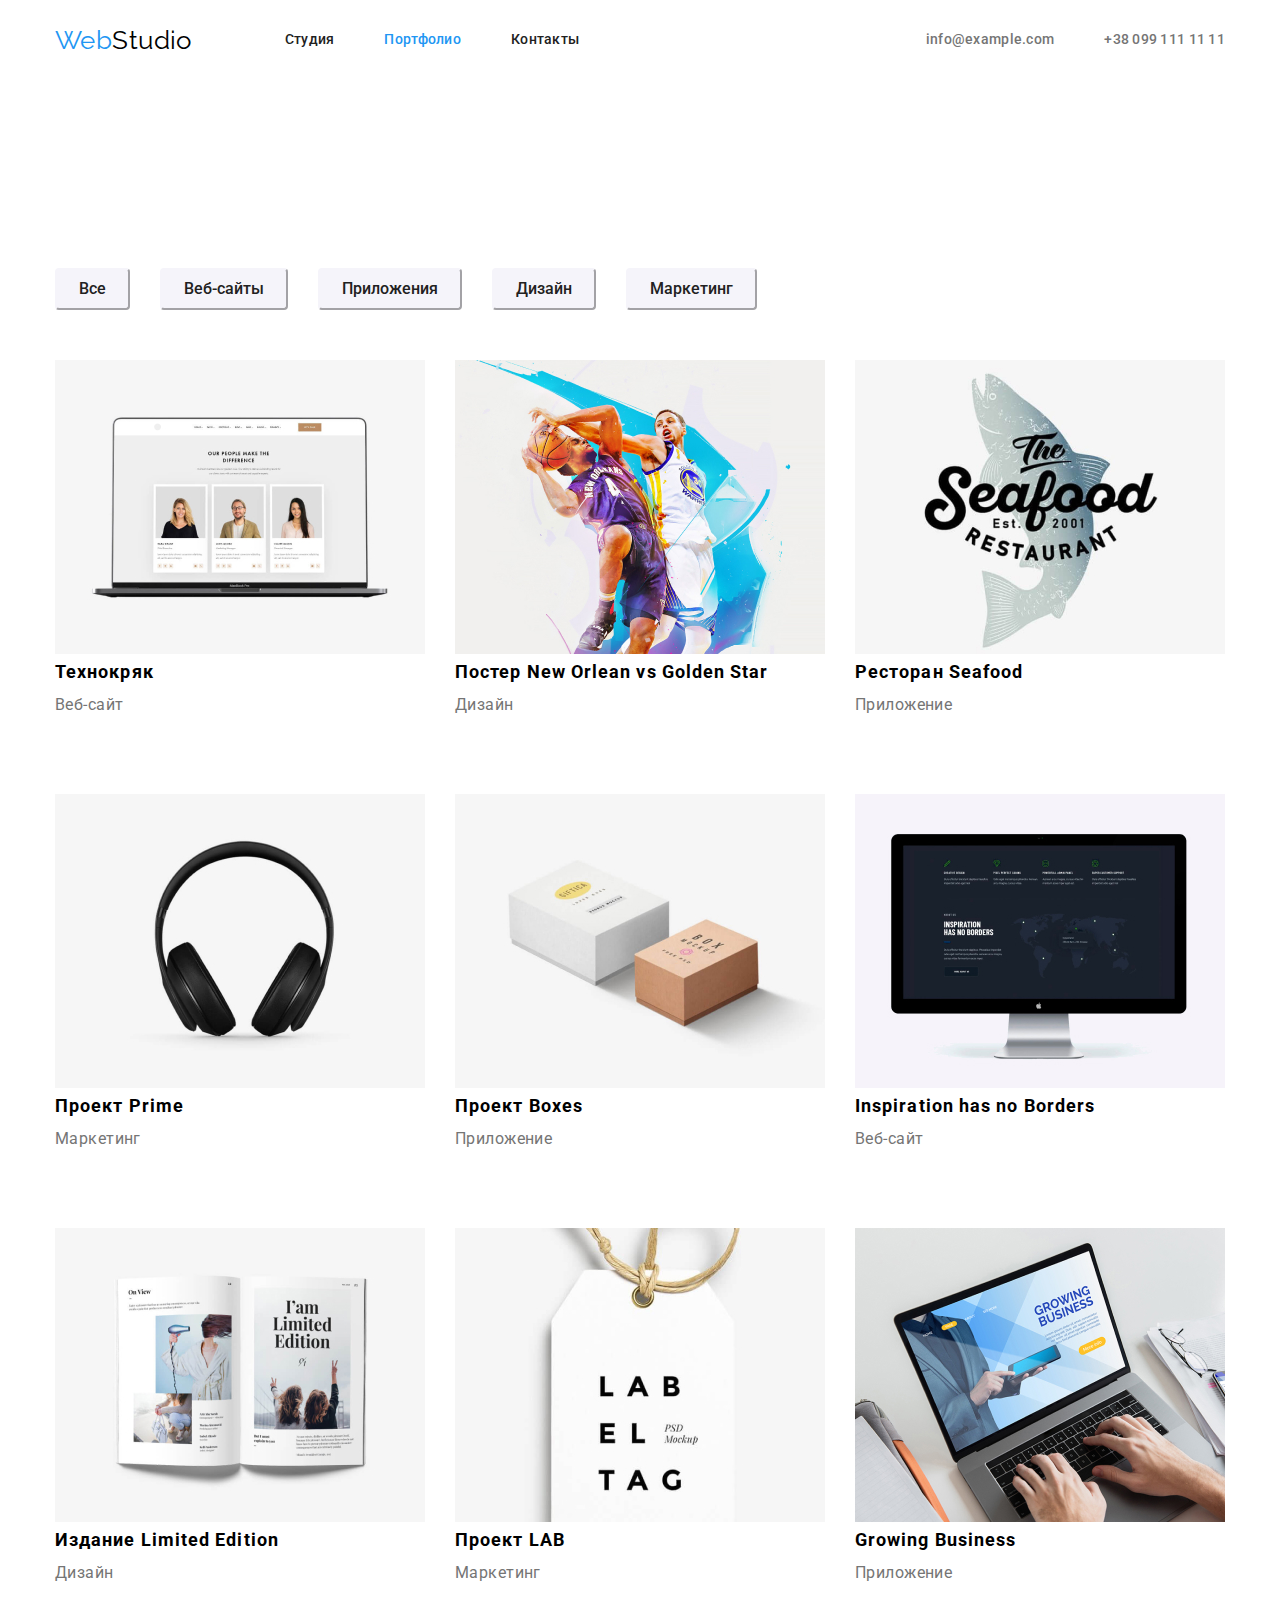
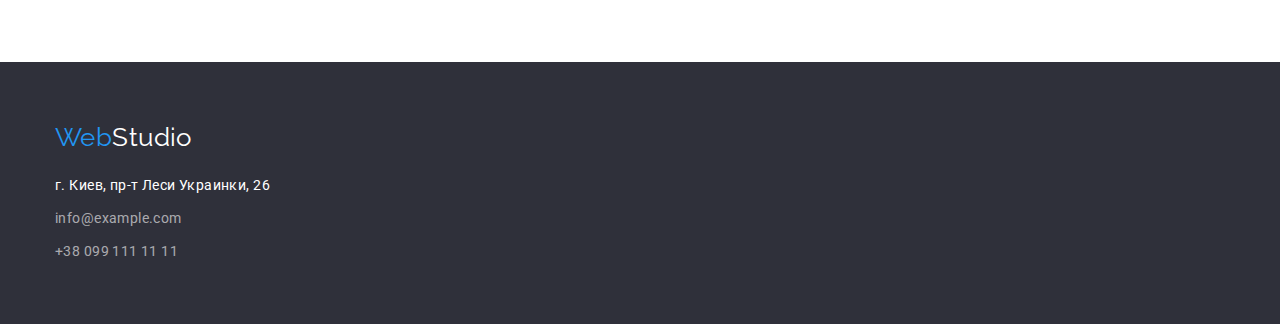
==== portfolio.html @ 1a77fb48 "Обновил футер + правки 20/45" ====
<!DOCTYPE html>
<html lang="ru">
  <head>
    <meta charset="UTF-8" />
    <meta name="viewport" content="width=device-width, initial-scale=1.0" />
    <title>Портфолио</title>
    <link
      href="https://fonts.googleapis.com/css2?family=Oleo+Script&family=Raleway:wght@700&family=Roboto:wght@400;500;700;900&display=swap"
      rel="stylesheet">
      <link rel="stylesheet" href="https://cdnjs.cloudflare.com/ajax/libs/modern-normalize/1.0.0/modern-normalize.min.css">
      <link rel="stylesheet" href="./css/styles.css">
  </head>
  <body>
    <div class="conteiner">
      <header class="heder-displflex">
        <nav class="heder-displflex">
          <a href="" class="logo ">
            <span class="logo-span">Web</span>Studio</a>
          <ul class="list displflex">
            <li><a href="./index.html" class="header-nav ">Студия</a></li>
            <li><a href="./portfolio.html" class="header-nav current">Портфолио</a></li>
            <li><a href="" class="header-nav">Контакты</a></li>
          </ul>
        </nav>
        <ul class="list displflex">
          <li class="item">
            <address>
              <a href="mailto:info@example.com" class="header-nav contacts">info@example.com</a>
            </address>
          </li>
          <li class="item">
            <address>
              <a href="tel:+380991111111" class="header-nav contacts">+38 099 111 11 11</a>
            </address>
          </li>
        </ul>
      </header>
    </div>

    <main class="main-content conteiner">
      
      <h1 hidden>Нашы работы</h1> 
      <!-- будет скрыт -->
      <ul class="list buttons displflex">
        <li>
          <button type="button" class="button-portfolio">Все</button>
        </li>
        <li>
          <button type="button" class="button-portfolio">Веб-сайты</button>
        </li>
        <li>
          <button type="button" class="button-portfolio">Приложения</button>
        </li>
        <li>
          <button type="button" class="button-portfolio">Дизайн</button>
        </li>
        <li>
          <button type="button" class="button-portfolio">Маркетинг</button>
        </li>
      </ul>
      <section class="main-portfolio ">
        <ul class="list gallery displflex">
          <li class="list-portfolio">
            <a href="">
              
              <img src="./images/portfolio-img/img1.jpg" 
              alt="Фото Технокряк" width="370" height="294">
              <h2>Технокряк</h2>
              <p>Веб-сайт</p>
            </a>
            
          </li>
          <li class="list-portfolio">
            <a href="">
              
              <img src="./images/portfolio-img/img2.jpg" 
              alt="Фото Постер New Orlean vs Golden Star" width="370" height="294">
              <h2>Постер New Orlean vs Golden Star</h2>
              <p>Дизайн</p>
            </a>
            
          </li>
          <li class="list-portfolio"> 
            <a href="">
              
              <img src="./images/portfolio-img/img3.jpg" 
              alt="Фото Ресторан Seafood" width="370" height="294">
              <h2>Ресторан Seafood</h2>
              <p>Приложение</p>
            </a>
            
          </li>
          <li class="list-portfolio">
            <a href="">
              
              <img src="./images/portfolio-img/img4.jpg" 
              alt="Фото Проект Prime" width="370" height="294">
              <h2>Проект Prime</h2>
              <p>Маркетинг</p>
            </a>
            
          </li>
          <li class="list-portfolio">
            <a href="">
              
              <img src="./images/portfolio-img/img5.jpg" 
              alt="Фото Проект Boxes" width="370" height="294">
              <h2>Проект Boxes</h2>
              <p>Приложение</p>
            </a>
            
          </li>
          <li class="list-portfolio">
            <a href="">
              
              <img src="./images/portfolio-img/img6.jpg" 
              alt="Фото Inspiration has no Borders" width="370" height="294">
              <h2>Inspiration has no Borders</h2>
              <p>Веб-сайт</p>
            </a>
            
          </li>
          <li class="list-portfolio">
            <a href="">
              
              <img src="./images/portfolio-img/img7.jpg" 
              alt="Фото Издание Limited Edition" width="370" height="294">
              <h2>Издание Limited Edition</h2>
              <p>Дизайн</p>
            </a>
            
          </li>
          <li class="list-portfolio">
            <a href="">
              
              <img src="./images/portfolio-img/img8.jpg" 
              alt="Фото Проект LAB" width="370" height="294">
              <h2>Проект LAB</h2>
              <p>Маркетинг</p>
            </a>
            
          </li>
          <li class="list-portfolio">
            <a href="">
              
              <img src="./images/portfolio-img/img9.jpg" 
              alt="Фото Growing Business" width="370" height="294">
              <h2>Growing Business</h2>
              <p>Приложение</p>
            </a>
            
          </li>
        </ul>
      </section>
    </main>
<footer>
  <div class="conteiner">
    <h2 hidden>Контакты</h2>
    <!--заголовок будет скрыт-->
    <div>
      <div>
        <ul class="list">
          <li>
            <a href="" class="logo main-title">
              <span class="logo-span">Web</span>Studio</a>
          </li>
          <li class="footer-address">
            <address>
              <a href="https://goo.gl/maps/yA38NtLSpZcAnVb77" target="_blank" class="main-title">г. Киев, пр-т Леси
                Украинки, 26</a>
            </address>
          </li>
          <li class="footer-item">
            <address>
              <a href="mailto:info@example.com" class="footer-contacts">info@example.com</a>
            </address>
          </li>
          <li class="footer-item">
            <address>
              <a href="tel:+380991111111" class="footer-contacts">+38 099 111 11 11</a>
            </address>
          </li>
        </ul>
      </div>
      <!-- <div>
                  <b>Присоединяйтесь</b>
                </div>
                <div>
                  <b>Подпишитесь на рассылку</b>
                </div> -->
      <!-- <p>&#xa9; Copyright 2020</p> -->
    </div>
  </div>

</footer>
  </body>
</html>
---- css/styles.css ----
:root {
  --primary-text-color: #757575;
  --title-text-color: #212121;
  --accent-color: #2196f3;
  --white-color: #ffffff;
}

html {
  box-sizing: border-box;
}

*,
*::before,
*::after {
  box-sizing: inherit;
}

body {
  margin: 0;

  background-color: var(--white-color);
  color: var(--title-text-color);

  font-family: Roboto, sans-serif;
  letter-spacing: 0.03em;
  font-weight: 400;
  font-size: 14px;
  line-height: 1.71;
}

p {
  color: var(--primary-text-color);
}

footer {
  background-color: #2f303a;
}

button {
  font-family: inherit;
}

.list {
  padding: 0;
  margin: 0;
  list-style: none;
}

.conteiner {
  margin-left: auto;
  margin-right: auto;
  padding-left: 15px;
  padding-right: 15px;
  width: 1200px;
}

/* .header-item {
  display: inline-flex;
  justify-content: space-between;
}  */

.logo {
  color: #000000;

  font-family: Raleway, cursive;
  font-size: 26px;
  line-height: 1.19;
  text-decoration: none;

  margin-right: 93px;
}

.logo-span {
  color: var(--accent-color);
}

footer .list {
  padding-top: 60px;
  padding-bottom: 60px;
}

.footer-item {
  padding-top: 9px;
}

.footer-address {
  padding-top: 20px;
}

.header-nav {
  display: block;
  padding-top: 32px;
  padding-bottom: 32px;

  color: var(--title-text-color);

  /* align-items: center; */

  font-weight: 500;
  font-size: 14px;
  line-height: 1.14;
  letter-spacing: 0.02em;
  text-decoration: none;
  font-style: normal;

  cursor: pointer;
}

.contacts {
  color: var(--primary-text-color);
}

.header-nav:hover,
.header-nav:focus {
  color: var(--accent-color);
}

.header-nav.current {
  color: var(--accent-color);
}

.main-section {
  text-align: center;
  background-color: #2f303a;
  padding-top: 200px;
  padding-bottom: 200px;
}

.main-title {
  margin-top: 0px;
  margin-bottom: 30px;
  color: var(--white-color);
  font-style: normal;
  text-decoration: none;
}

.main-content {
  background-color: var(--white-color);
}

.subtitle {
  font-weight: 700;
  font-size: 36px;
  line-height: 1.17;
  text-align: center;
}

.main-command {
  background-color: #f5f4fa;
}

.footer-contacts {
  color: rgba(255, 255, 255, 0.6);
  text-decoration: none;
  font-style: normal;
}

.button {
  display: inline-block;
  border-radius: 4px;
  padding: 10px 32px;
  min-width: 200px;
  text-align: center;

  color: var(--white-color);
  background-color: var(--accent-color);

  font-weight: 700;
  font-size: 16px;
  line-height: 1.87;
  letter-spacing: 0.06em;
  text-decoration: none;
}

.button-portfolio {
  display: inline-block;
  border-radius: 4px;
  padding: 6px 22px;
  min-width: 73px;
  text-align: center;
  border-color: #f5f4fa;

  color: var(--title-text-color);
  background-color: #f5f4fa;

  font-weight: 500;
  font-size: 16px;
  line-height: 1.62;
  text-align: center;

  cursor: pointer;
}

.button-portfolio:hover,
.button-portfolio:focus {
  background-color: var(--accent-color);
  color: var(--white-color);
  border-color: var(--accent-color);
}

.main-section .main-title {
  font-weight: 900;
  font-size: 44px;
  line-height: 1.36;

  letter-spacing: 0.06em;
  text-transform: uppercase;
}

.main-portfolio h2 {
  font-weight: 700;
  font-size: 18px;
  line-height: 2;
  letter-spacing: 0.06em;
}

.main-portfolio p {
  font-weight: 400;
  font-size: 16px;
  line-height: 1.87;
}

.main-content h3 {
  font-weight: 700;
  font-size: 14px;
  line-height: 1.14;
  text-transform: uppercase;
}

.main-command h3 {
  font-weight: 500;
  font-size: 16px;
  line-height: 1.19;
  text-align: center;
}

.main-command p {
  font-weight: 400;
  font-size: 16px;
  line-height: 1.19;
  text-align: center;
}

.main-portfolio a {
  text-decoration: none;
}

.main-portfolio h2 {
  color: #000000;
}

/* .box {
  background-color: tomato;
  outline: 2px solid tomato;
} */

.gallery h2,
.gallery h3,
.gallery p,
.subtitle {
  padding: 0;
  margin: 0;
}

.main-command li {
  margin-right: 30px;
  margin-bottom: 30px;
  width: 270px;
  height: 368px;
}

.main-portfolio li {
  margin-right: 30px;
  margin-bottom: 30px;
  width: 370px;
  height: 404px;
}

.buttons,
.main-command,
.main-content {
  padding-top: 94px;
}

.gallery,
.main-command gallery {
  padding-top: 50px;
}

.list-command:nth-child(4) {
  margin-right: 0px;
}

.list-portfolio:nth-child(3n) {
  margin-right: 0px;
}

.main-content img {
  display: block;
}

.displflex {
  display: flex;
}

.heder-displflex {
  display: flex;
  align-items: center;
  justify-content: space-between;
}

.main-portfolio .list {
  display: inline-flex;
  flex-wrap: wrap;
}

nav .list li {
  margin-right: 50px;
}

.list .item + .item {
  margin-left: 50px;
}

main .list li {
  margin-right: 30px;
}

nav .list li:last-child {
  margin-right: 0;
}

/* header .header-nav li:last-child {
  margin-right: 0;
  background-color: tomato;
} */
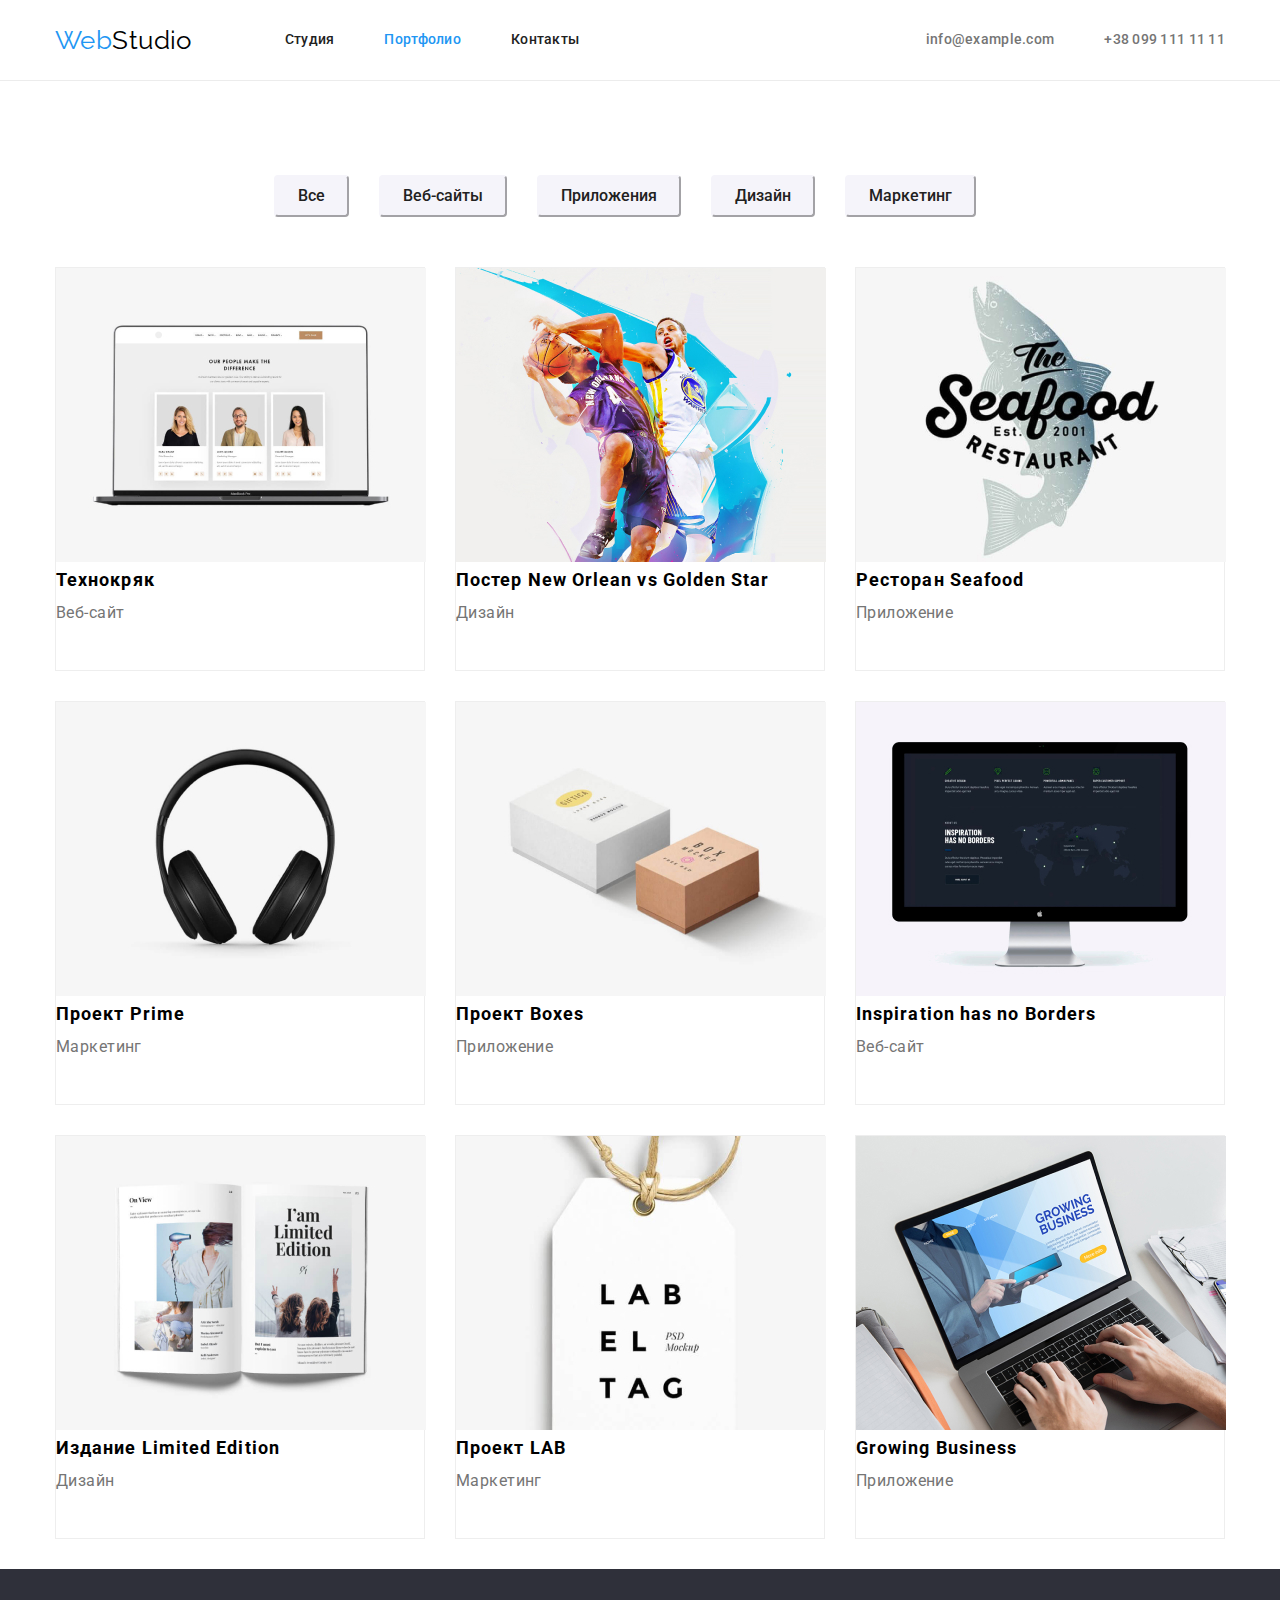
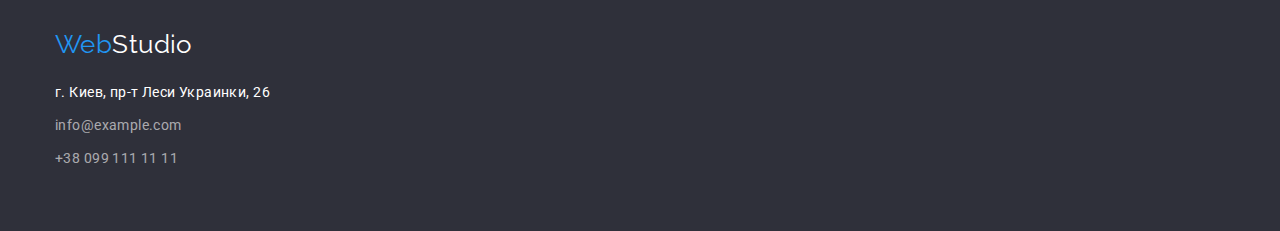
==== commit cf3c9219: "Обновления 23/25" ====
--- a/portfolio.html
+++ b/portfolio.html
@@ -34,9 +34,12 @@
             </address>
           </li>
         </ul>
+        
       </header>
     </div>
-
+    <div class="header-line">
+     
+    </div>
     <main class="main-content conteiner">
       
       <h1 hidden>Нашы работы</h1> 
--- a/css/styles.css
+++ b/css/styles.css
@@ -282,8 +282,18 @@
   padding-top: 94px;
 }
 
+.main-command {
+  padding-bottom: 94px;
+}
+
+.buttons {
+  justify-content: center;
+  padding-top: 0;
+}
+
 .gallery,
-.main-command gallery {
+.main-command gallery,
+.main-content gallery {
   padding-top: 50px;
 }
 
@@ -334,3 +344,11 @@
   margin-right: 0;
   background-color: tomato;
 } */
+
+.list-portfolio {
+  border: 1px solid #eeeeee;
+}
+
+.header-line {
+  border-bottom: 1px solid #ececec;
+}
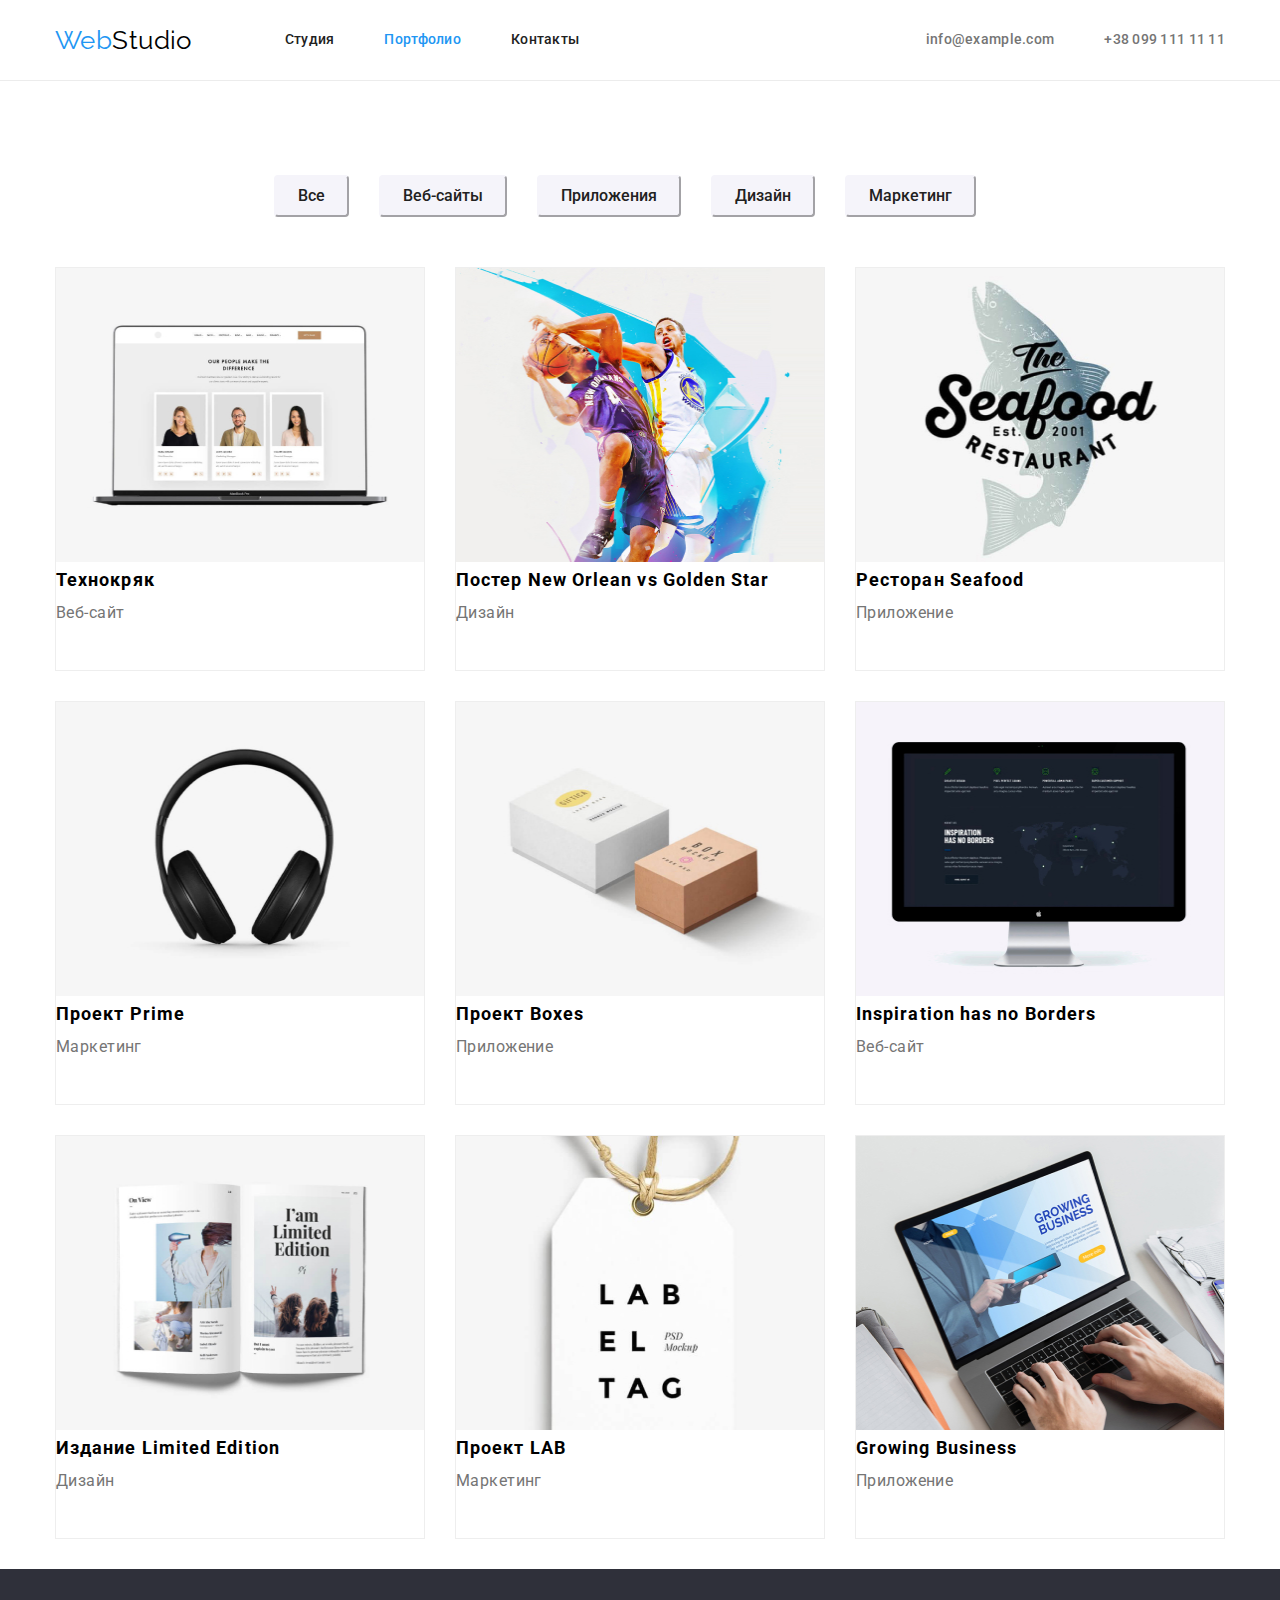
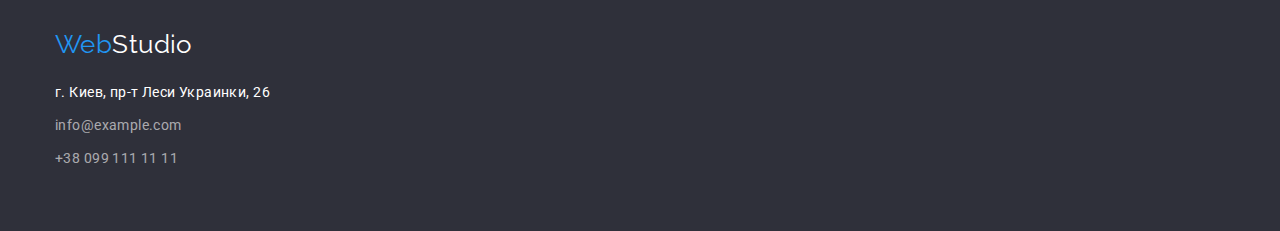
==== commit b69cd81a: "Убрал віступ справа 23/40" ====
--- a/portfolio.html
+++ b/portfolio.html
@@ -67,7 +67,7 @@
             <a href="">
               
               <img src="./images/portfolio-img/img1.jpg" 
-              alt="Фото Технокряк" width="370" height="294">
+              alt="Фото Технокряк" width=100% height="294">
               <h2>Технокряк</h2>
               <p>Веб-сайт</p>
             </a>
@@ -77,7 +77,7 @@
             <a href="">
               
               <img src="./images/portfolio-img/img2.jpg" 
-              alt="Фото Постер New Orlean vs Golden Star" width="370" height="294">
+              alt="Фото Постер New Orlean vs Golden Star" width=100% height="294">
               <h2>Постер New Orlean vs Golden Star</h2>
               <p>Дизайн</p>
             </a>
@@ -87,7 +87,7 @@
             <a href="">
               
               <img src="./images/portfolio-img/img3.jpg" 
-              alt="Фото Ресторан Seafood" width="370" height="294">
+              alt="Фото Ресторан Seafood" width=100% height="294">
               <h2>Ресторан Seafood</h2>
               <p>Приложение</p>
             </a>
@@ -97,7 +97,7 @@
             <a href="">
               
               <img src="./images/portfolio-img/img4.jpg" 
-              alt="Фото Проект Prime" width="370" height="294">
+              alt="Фото Проект Prime" width=100% height="294">
               <h2>Проект Prime</h2>
               <p>Маркетинг</p>
             </a>
@@ -107,7 +107,7 @@
             <a href="">
               
               <img src="./images/portfolio-img/img5.jpg" 
-              alt="Фото Проект Boxes" width="370" height="294">
+              alt="Фото Проект Boxes" width=100% height="294">
               <h2>Проект Boxes</h2>
               <p>Приложение</p>
             </a>
@@ -117,7 +117,7 @@
             <a href="">
               
               <img src="./images/portfolio-img/img6.jpg" 
-              alt="Фото Inspiration has no Borders" width="370" height="294">
+              alt="Фото Inspiration has no Borders" width=100% height="294">
               <h2>Inspiration has no Borders</h2>
               <p>Веб-сайт</p>
             </a>
@@ -127,7 +127,7 @@
             <a href="">
               
               <img src="./images/portfolio-img/img7.jpg" 
-              alt="Фото Издание Limited Edition" width="370" height="294">
+              alt="Фото Издание Limited Edition" width=100% height="294">
               <h2>Издание Limited Edition</h2>
               <p>Дизайн</p>
             </a>
@@ -137,7 +137,7 @@
             <a href="">
               
               <img src="./images/portfolio-img/img8.jpg" 
-              alt="Фото Проект LAB" width="370" height="294">
+              alt="Фото Проект LAB" width=100% height="294">
               <h2>Проект LAB</h2>
               <p>Маркетинг</p>
             </a>
@@ -147,7 +147,7 @@
             <a href="">
               
               <img src="./images/portfolio-img/img9.jpg" 
-              alt="Фото Growing Business" width="370" height="294">
+              alt="Фото Growing Business" width=100% height="294">
               <h2>Growing Business</h2>
               <p>Приложение</p>
             </a>
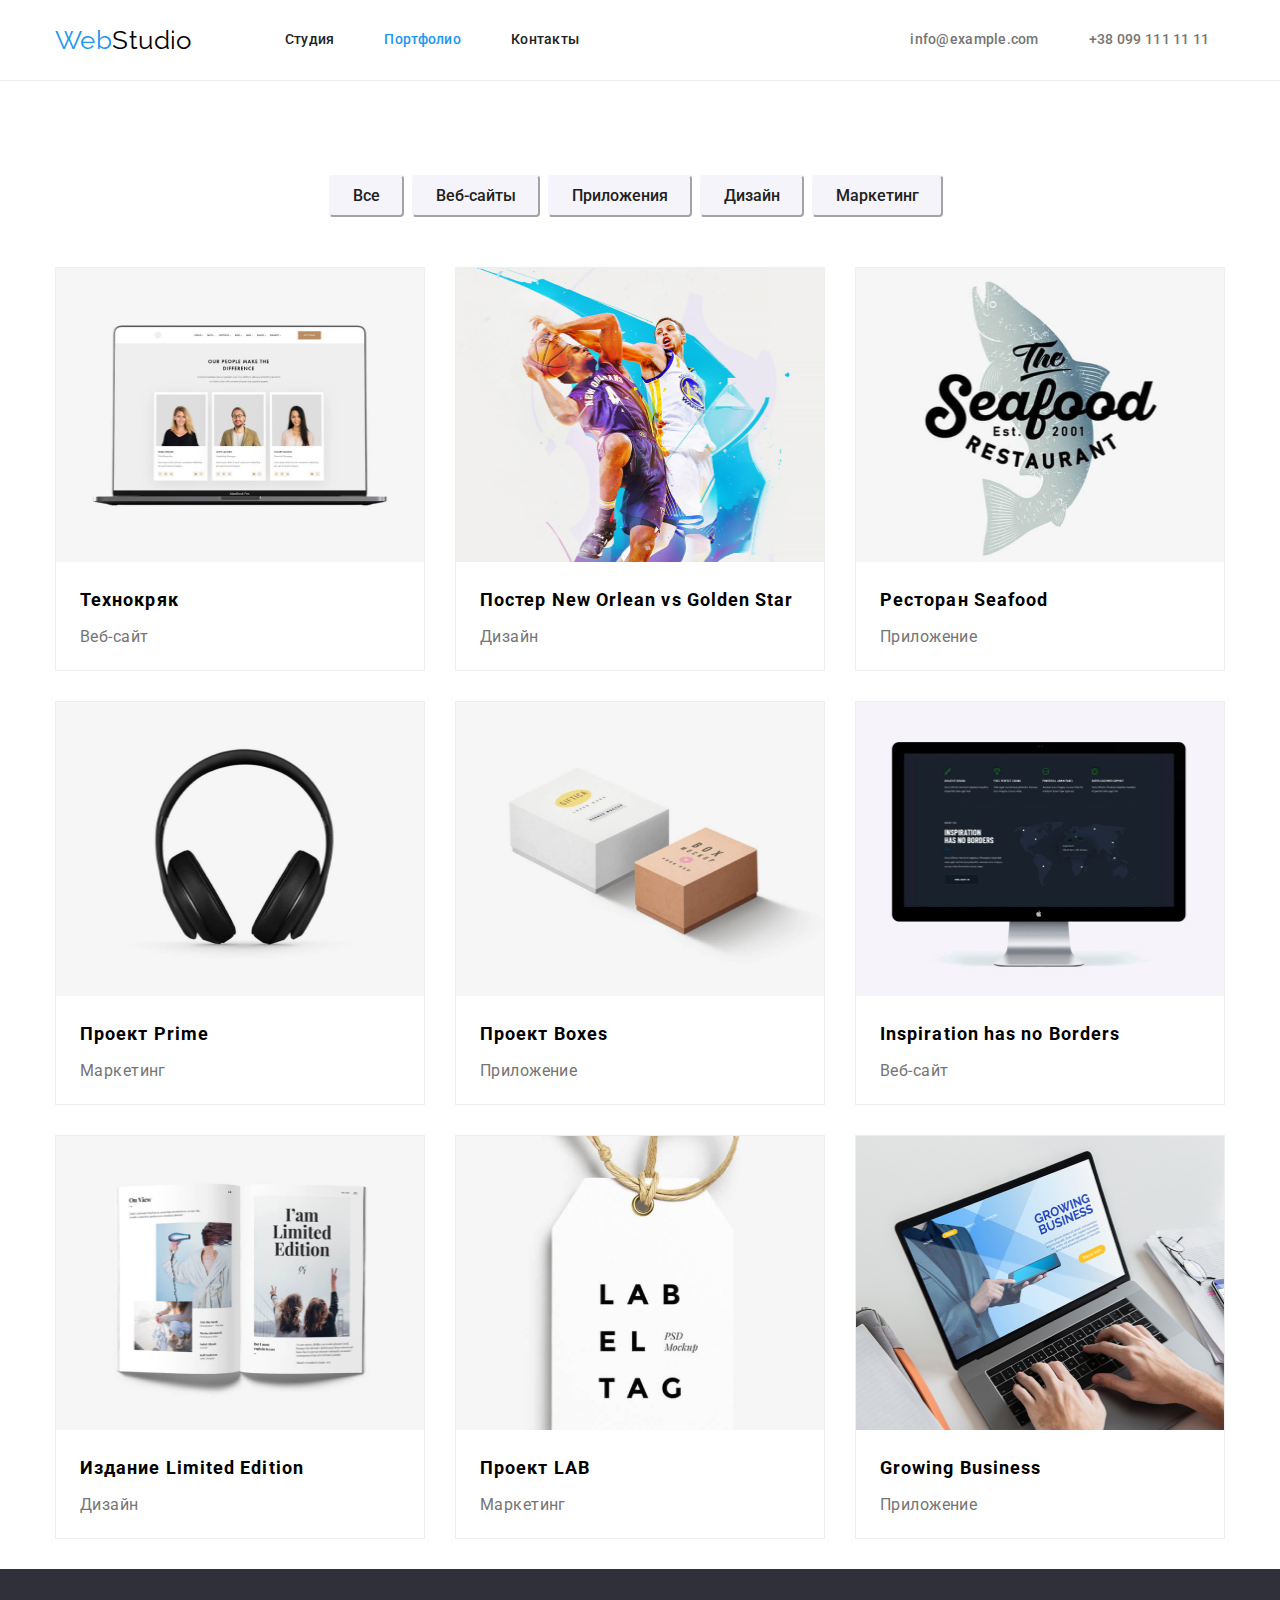
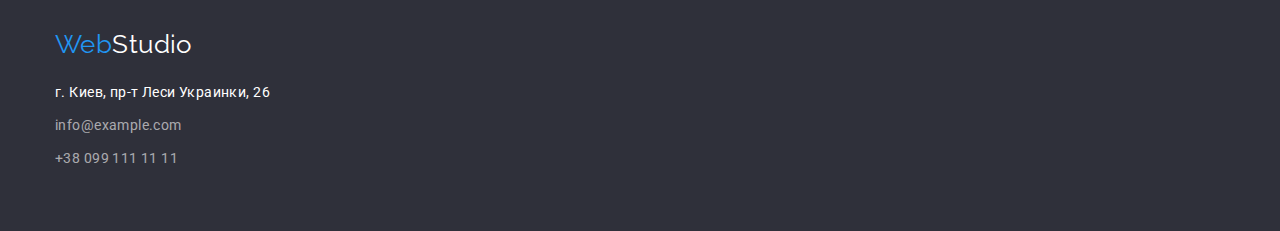
==== commit a853a484: "Правки 8/00" ====
--- a/portfolio.html
+++ b/portfolio.html
@@ -11,151 +11,144 @@
       <link rel="stylesheet" href="./css/styles.css">
   </head>
   <body>
-    <div class="conteiner">
-      <header class="heder-displflex">
-        <nav class="heder-displflex">
-          <a href="" class="logo ">
-            <span class="logo-span">Web</span>Studio</a>
-          <ul class="list displflex">
-            <li><a href="./index.html" class="header-nav ">Студия</a></li>
-            <li><a href="./portfolio.html" class="header-nav current">Портфолио</a></li>
-            <li><a href="" class="header-nav">Контакты</a></li>
-          </ul>
-        </nav>
-        <ul class="list displflex">
-          <li class="item">
-            <address>
-              <a href="mailto:info@example.com" class="header-nav contacts">info@example.com</a>
-            </address>
-          </li>
-          <li class="item">
-            <address>
-              <a href="tel:+380991111111" class="header-nav contacts">+38 099 111 11 11</a>
-            </address>
-          </li>
+  <header>
+    <div class="conteiner displflex">
+      <nav class="heder-displflex">
+        <a href="" class="logo ">
+          <span class="logo-span">Web</span>Studio</a>
+  
+        <ul class="list displflex ">
+          <li><a href="./index.html" class="header-nav ">Студия</a></li>
+          <li><a href="./portfolio.html" class="header-nav current">Портфолио</a></li>
+          <li><a href="" class="header-nav">Контакты</a></li>
         </ul>
-        
-      </header>
+      </nav>
+      <ul class="list displflex ">
+        <li class="item">
+          <address>
+            <a href="mailto:info@example.com" class="header-nav contacts">info@example.com</a>
+          </address>
+        </li>
+        <li class="item">
+          <address>
+            <a href="tel:+380991111111" class="header-nav contacts">+38 099 111 11 11</a>
+          </address>
+        </li>
+      </ul>
     </div>
+  </header>
     <div class="header-line">
      
     </div>
-    <main class="main-content conteiner">
-      
-      <h1 hidden>Нашы работы</h1> 
-      <!-- будет скрыт -->
-      <ul class="list buttons displflex">
-        <li>
-          <button type="button" class="button-portfolio">Все</button>
-        </li>
-        <li>
-          <button type="button" class="button-portfolio">Веб-сайты</button>
-        </li>
-        <li>
-          <button type="button" class="button-portfolio">Приложения</button>
-        </li>
-        <li>
-          <button type="button" class="button-portfolio">Дизайн</button>
-        </li>
-        <li>
-          <button type="button" class="button-portfolio">Маркетинг</button>
-        </li>
-      </ul>
-      <section class="main-portfolio ">
-        <ul class="list gallery displflex">
-          <li class="list-portfolio">
-            <a href="">
+    <main class="main-content ">
+      <div class="conteiner">
+              <h1 hidden>Нашы работы</h1>
+              <!-- будет скрыт -->
+              <ul class="list buttons displflex">
+                <li>
+                  <button type="button" class="button-portfolio">Все</button>
+                </li>
+                <li>
+                  <button type="button" class="button-portfolio">Веб-сайты</button>
+                </li>
+                <li>
+                  <button type="button" class="button-portfolio">Приложения</button>
+                </li>
+                <li>
+                  <button type="button" class="button-portfolio">Дизайн</button>
+                </li>
+                <li>
+                  <button type="button" class="button-portfolio">Маркетинг</button>
+                </li>
+              </ul>
+              <section class="main-portfolio ">
+                <ul class="list gallery displflex">
+                  <li class="list-portfolio">
+                    <a href="">
               
-              <img src="./images/portfolio-img/img1.jpg" 
-              alt="Фото Технокряк" width=100% height="294">
-              <h2>Технокряк</h2>
-              <p>Веб-сайт</p>
-            </a>
-            
-          </li>
-          <li class="list-portfolio">
-            <a href="">
+                      <img src="./images/portfolio-img/img1.jpg" alt="Фото Технокряк" width=100% height="294">
+                      <h2>Технокряк</h2>
+                      <p>Веб-сайт</p>
+                    </a>
               
-              <img src="./images/portfolio-img/img2.jpg" 
-              alt="Фото Постер New Orlean vs Golden Star" width=100% height="294">
-              <h2>Постер New Orlean vs Golden Star</h2>
-              <p>Дизайн</p>
-            </a>
-            
-          </li>
-          <li class="list-portfolio"> 
-            <a href="">
+                  </li>
+                  <li class="list-portfolio">
+                    <a href="">
               
-              <img src="./images/portfolio-img/img3.jpg" 
-              alt="Фото Ресторан Seafood" width=100% height="294">
-              <h2>Ресторан Seafood</h2>
-              <p>Приложение</p>
-            </a>
-            
-          </li>
-          <li class="list-portfolio">
-            <a href="">
+                      <img src="./images/portfolio-img/img2.jpg" alt="Фото Постер New Orlean vs Golden Star" width=100% height="294">
+                      <h2>Постер New Orlean vs Golden Star</h2>
+                      <p>Дизайн</p>
+                    </a>
               
-              <img src="./images/portfolio-img/img4.jpg" 
-              alt="Фото Проект Prime" width=100% height="294">
-              <h2>Проект Prime</h2>
-              <p>Маркетинг</p>
-            </a>
-            
-          </li>
-          <li class="list-portfolio">
-            <a href="">
+                  </li>
+                  <li class="list-portfolio">
+                    <a href="">
               
-              <img src="./images/portfolio-img/img5.jpg" 
-              alt="Фото Проект Boxes" width=100% height="294">
-              <h2>Проект Boxes</h2>
-              <p>Приложение</p>
-            </a>
-            
-          </li>
-          <li class="list-portfolio">
-            <a href="">
+                      <img src="./images/portfolio-img/img3.jpg" alt="Фото Ресторан Seafood" width=100% height="294">
+                      <h2>Ресторан Seafood</h2>
+                      <p>Приложение</p>
+                    </a>
               
-              <img src="./images/portfolio-img/img6.jpg" 
-              alt="Фото Inspiration has no Borders" width=100% height="294">
-              <h2>Inspiration has no Borders</h2>
-              <p>Веб-сайт</p>
-            </a>
-            
-          </li>
-          <li class="list-portfolio">
-            <a href="">
+                  </li>
+                  <li class="list-portfolio">
+                    <a href="">
               
-              <img src="./images/portfolio-img/img7.jpg" 
-              alt="Фото Издание Limited Edition" width=100% height="294">
-              <h2>Издание Limited Edition</h2>
-              <p>Дизайн</p>
-            </a>
-            
-          </li>
-          <li class="list-portfolio">
-            <a href="">
+                      <img src="./images/portfolio-img/img4.jpg" alt="Фото Проект Prime" width=100% height="294">
+                      <h2>Проект Prime</h2>
+                      <p>Маркетинг</p>
+                    </a>
               
-              <img src="./images/portfolio-img/img8.jpg" 
-              alt="Фото Проект LAB" width=100% height="294">
-              <h2>Проект LAB</h2>
-              <p>Маркетинг</p>
-            </a>
-            
-          </li>
-          <li class="list-portfolio">
-            <a href="">
+                  </li>
+                  <li class="list-portfolio">
+                    <a href="">
               
-              <img src="./images/portfolio-img/img9.jpg" 
-              alt="Фото Growing Business" width=100% height="294">
-              <h2>Growing Business</h2>
-              <p>Приложение</p>
-            </a>
-            
-          </li>
-        </ul>
-      </section>
-    </main>
+                      <img src="./images/portfolio-img/img5.jpg" alt="Фото Проект Boxes" width=100% height="294">
+                      <h2>Проект Boxes</h2>
+                      <p>Приложение</p>
+                    </a>
+              
+                  </li>
+                  <li class="list-portfolio">
+                    <a href="">
+              
+                      <img src="./images/portfolio-img/img6.jpg" alt="Фото Inspiration has no Borders" width=100% height="294">
+                      <h2>Inspiration has no Borders</h2>
+                      <p>Веб-сайт</p>
+                    </a>
+              
+                  </li>
+                  <li class="list-portfolio">
+                    <a href="">
+              
+                      <img src="./images/portfolio-img/img7.jpg" alt="Фото Издание Limited Edition" width=100% height="294">
+                      <h2>Издание Limited Edition</h2>
+                      <p>Дизайн</p>
+                    </a>
+              
+                  </li>
+                  <li class="list-portfolio">
+                    <a href="">
+              
+                      <img src="./images/portfolio-img/img8.jpg" alt="Фото Проект LAB" width=100% height="294">
+                      <h2>Проект LAB</h2>
+                      <p>Маркетинг</p>
+                    </a>
+              
+                  </li>
+                  <li class="list-portfolio">
+                    <a href="">
+              
+                      <img src="./images/portfolio-img/img9.jpg" alt="Фото Growing Business" width=100% height="294">
+                      <h2>Growing Business</h2>
+                      <p>Приложение</p>
+                    </a>
+              
+                  </li>
+                </ul>
+              </section>
+              </main>
+      </div>
+
 <footer>
   <div class="conteiner">
     <h2 hidden>Контакты</h2>
--- a/css/styles.css
+++ b/css/styles.css
@@ -49,9 +49,15 @@
 .conteiner {
   margin-left: auto;
   margin-right: auto;
+  padding-top: 94px;
   padding-left: 15px;
   padding-right: 15px;
   width: 1200px;
+}
+
+header .conteiner,
+footer .conteiner {
+  padding-top: 0;
 }
 
 /* .header-item {
@@ -74,7 +80,7 @@
   color: var(--accent-color);
 }
 
-footer .list {
+footer {
   padding-top: 60px;
   padding-bottom: 60px;
 }
@@ -176,6 +182,7 @@
   display: inline-block;
   border-radius: 4px;
   padding: 6px 22px;
+
   min-width: 73px;
   text-align: center;
   border-color: #f5f4fa;
@@ -276,11 +283,11 @@
   height: 404px;
 }
 
-.buttons,
+/* .buttons,
 .main-command,
 .main-content {
   padding-top: 94px;
-}
+} */
 
 .main-command {
   padding-bottom: 94px;
@@ -332,6 +339,10 @@
   margin-left: 50px;
 }
 
+.item {
+  margin-left: 331px;
+}
+
 main .list li {
   margin-right: 30px;
 }
@@ -352,3 +363,18 @@
 .header-line {
   border-bottom: 1px solid #ececec;
 }
+
+.list-portfolio h2,
+.list-portfolio p {
+  margin-top: 4px;
+  margin-left: 24px;
+  margin-right: 24px;
+}
+
+.list-portfolio h2 {
+  margin-top: 20px;
+}
+
+main .buttons li {
+  margin-right: 8px;
+}
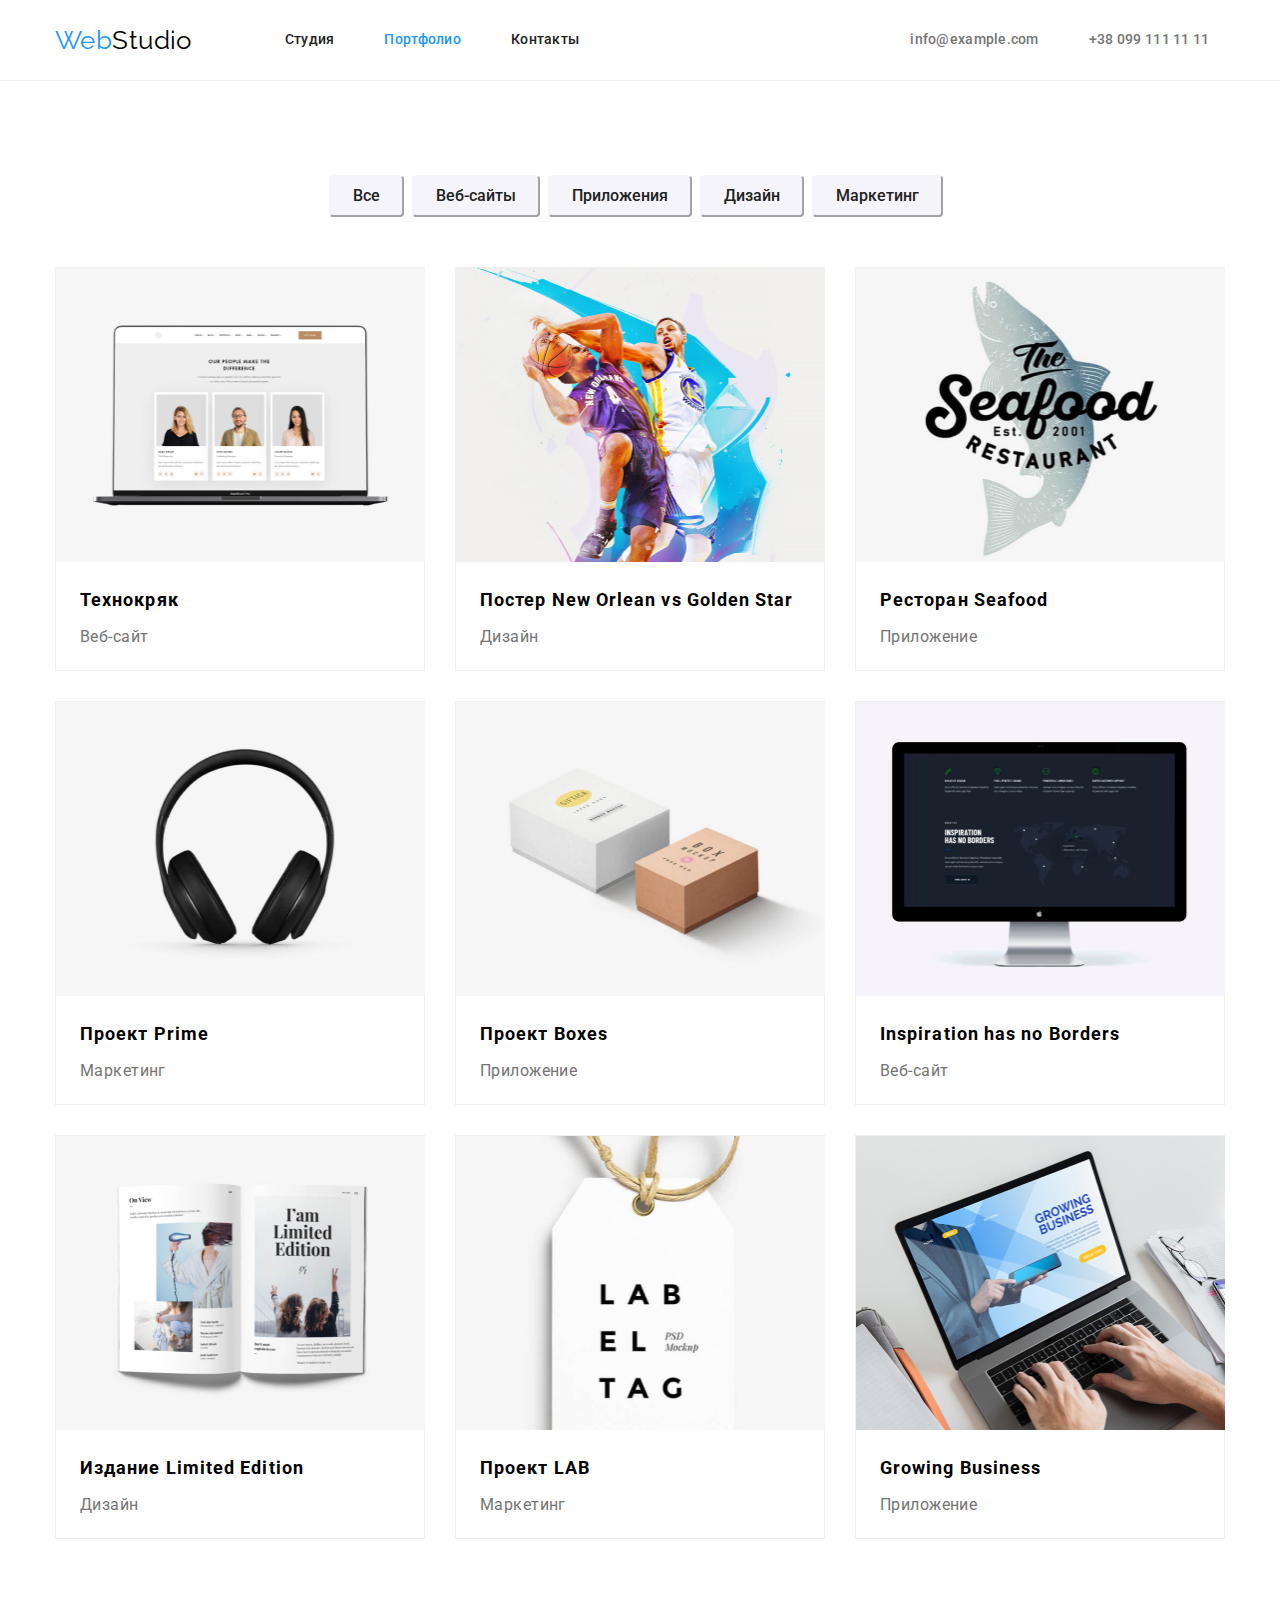
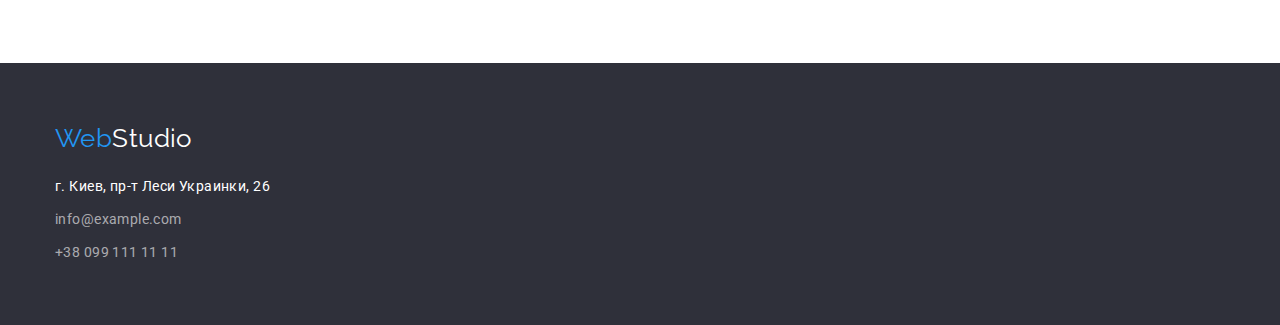
==== commit 9470a77f: "Правки 14/00" ====
--- a/portfolio.html
+++ b/portfolio.html
@@ -41,32 +41,36 @@
      
     </div>
     <main class="main-content ">
-      <div class="conteiner">
-              <h1 hidden>Нашы работы</h1>
-              <!-- будет скрыт -->
-              <ul class="list buttons displflex">
-                <li>
-                  <button type="button" class="button-portfolio">Все</button>
-                </li>
-                <li>
-                  <button type="button" class="button-portfolio">Веб-сайты</button>
-                </li>
-                <li>
-                  <button type="button" class="button-portfolio">Приложения</button>
-                </li>
-                <li>
-                  <button type="button" class="button-portfolio">Дизайн</button>
-                </li>
-                <li>
-                  <button type="button" class="button-portfolio">Маркетинг</button>
-                </li>
-              </ul>
-              <section class="main-portfolio ">
+      
+       <section class="main-portfolio ">
+          <div class="conteiner">
+           <h1 hidden>Нашы работы</h1>
+           <!-- будет скрыт -->
+            <div class="buttons">
+            <ul class="list  displflex">
+              <li>
+                <button type="button" class="button-portfolio">Все</button>
+              </li>
+              <li>
+                <button type="button" class="button-portfolio">Веб-сайты</button>
+              </li>
+              <li>
+                <button type="button" class="button-portfolio">Приложения</button>
+              </li>
+              <li>
+                <button type="button" class="button-portfolio">Дизайн</button>
+              </li>
+              <li>
+                <button type="button" class="button-portfolio">Маркетинг</button>
+              </li>
+            </ul>
+            </div>
                 <ul class="list gallery displflex">
+            
                   <li class="list-portfolio">
                     <a href="">
               
-                      <img src="./images/portfolio-img/img1.jpg" alt="Фото Технокряк" width=100% height="294">
+                      <img src="./images/portfolio-img/img1.jpg" alt="Фото Технокряк" width="369" height="294">
                       <h2>Технокряк</h2>
                       <p>Веб-сайт</p>
                     </a>
@@ -75,7 +79,7 @@
                   <li class="list-portfolio">
                     <a href="">
               
-                      <img src="./images/portfolio-img/img2.jpg" alt="Фото Постер New Orlean vs Golden Star" width=100% height="294">
+                      <img src="./images/portfolio-img/img2.jpg" alt="Фото Постер New Orlean vs Golden Star" width="369" height="294">
                       <h2>Постер New Orlean vs Golden Star</h2>
                       <p>Дизайн</p>
                     </a>
@@ -84,7 +88,7 @@
                   <li class="list-portfolio">
                     <a href="">
               
-                      <img src="./images/portfolio-img/img3.jpg" alt="Фото Ресторан Seafood" width=100% height="294">
+                      <img src="./images/portfolio-img/img3.jpg" alt="Фото Ресторан Seafood" width="369" height="294">
                       <h2>Ресторан Seafood</h2>
                       <p>Приложение</p>
                     </a>
@@ -93,7 +97,7 @@
                   <li class="list-portfolio">
                     <a href="">
               
-                      <img src="./images/portfolio-img/img4.jpg" alt="Фото Проект Prime" width=100% height="294">
+                      <img src="./images/portfolio-img/img4.jpg" alt="Фото Проект Prime" width="369" height="294">
                       <h2>Проект Prime</h2>
                       <p>Маркетинг</p>
                     </a>
@@ -102,7 +106,7 @@
                   <li class="list-portfolio">
                     <a href="">
               
-                      <img src="./images/portfolio-img/img5.jpg" alt="Фото Проект Boxes" width=100% height="294">
+                      <img src="./images/portfolio-img/img5.jpg" alt="Фото Проект Boxes" width="369" height="294">
                       <h2>Проект Boxes</h2>
                       <p>Приложение</p>
                     </a>
@@ -111,7 +115,7 @@
                   <li class="list-portfolio">
                     <a href="">
               
-                      <img src="./images/portfolio-img/img6.jpg" alt="Фото Inspiration has no Borders" width=100% height="294">
+                      <img src="./images/portfolio-img/img6.jpg" alt="Фото Inspiration has no Borders" width="369" height="294">
                       <h2>Inspiration has no Borders</h2>
                       <p>Веб-сайт</p>
                     </a>
@@ -120,7 +124,7 @@
                   <li class="list-portfolio">
                     <a href="">
               
-                      <img src="./images/portfolio-img/img7.jpg" alt="Фото Издание Limited Edition" width=100% height="294">
+                      <img src="./images/portfolio-img/img7.jpg" alt="Фото Издание Limited Edition" width="369" height="294">
                       <h2>Издание Limited Edition</h2>
                       <p>Дизайн</p>
                     </a>
@@ -129,7 +133,7 @@
                   <li class="list-portfolio">
                     <a href="">
               
-                      <img src="./images/portfolio-img/img8.jpg" alt="Фото Проект LAB" width=100% height="294">
+                      <img src="./images/portfolio-img/img8.jpg" alt="Фото Проект LAB" width="369" height="294">
                       <h2>Проект LAB</h2>
                       <p>Маркетинг</p>
                     </a>
@@ -138,17 +142,17 @@
                   <li class="list-portfolio">
                     <a href="">
               
-                      <img src="./images/portfolio-img/img9.jpg" alt="Фото Growing Business" width=100% height="294">
+                      <img src="./images/portfolio-img/img9.jpg" alt="Фото Growing Business" width="369" height="294">
                       <h2>Growing Business</h2>
                       <p>Приложение</p>
                     </a>
               
                   </li>
                 </ul>
-              </section>
-              </main>
-      </div>
-
+          </div>
+       </section>
+     </main>
+      
 <footer>
   <div class="conteiner">
     <h2 hidden>Контакты</h2>
--- a/css/styles.css
+++ b/css/styles.css
@@ -276,7 +276,7 @@
   height: 368px;
 }
 
-.main-portfolio li {
+.main-portfolio .list-portfolio {
   margin-right: 30px;
   margin-bottom: 30px;
   width: 370px;
@@ -289,11 +289,13 @@
   padding-top: 94px;
 } */
 
-.main-command {
+.main-command,
+.main-content {
   padding-bottom: 94px;
 }
 
 .buttons {
+  display: flex;
   justify-content: center;
   padding-top: 0;
 }
@@ -378,3 +380,19 @@
 main .buttons li {
   margin-right: 8px;
 }
+
+.list-command h3,
+.list-command p {
+  margin-top: 10px;
+  margin-left: 24px;
+  margin-right: 24px;
+}
+
+.list-command h3 {
+  margin-top: 30px;
+}
+
+.list-command {
+  background: #ffffff;
+  border-radius: 0px 0px 4px 4px;
+}
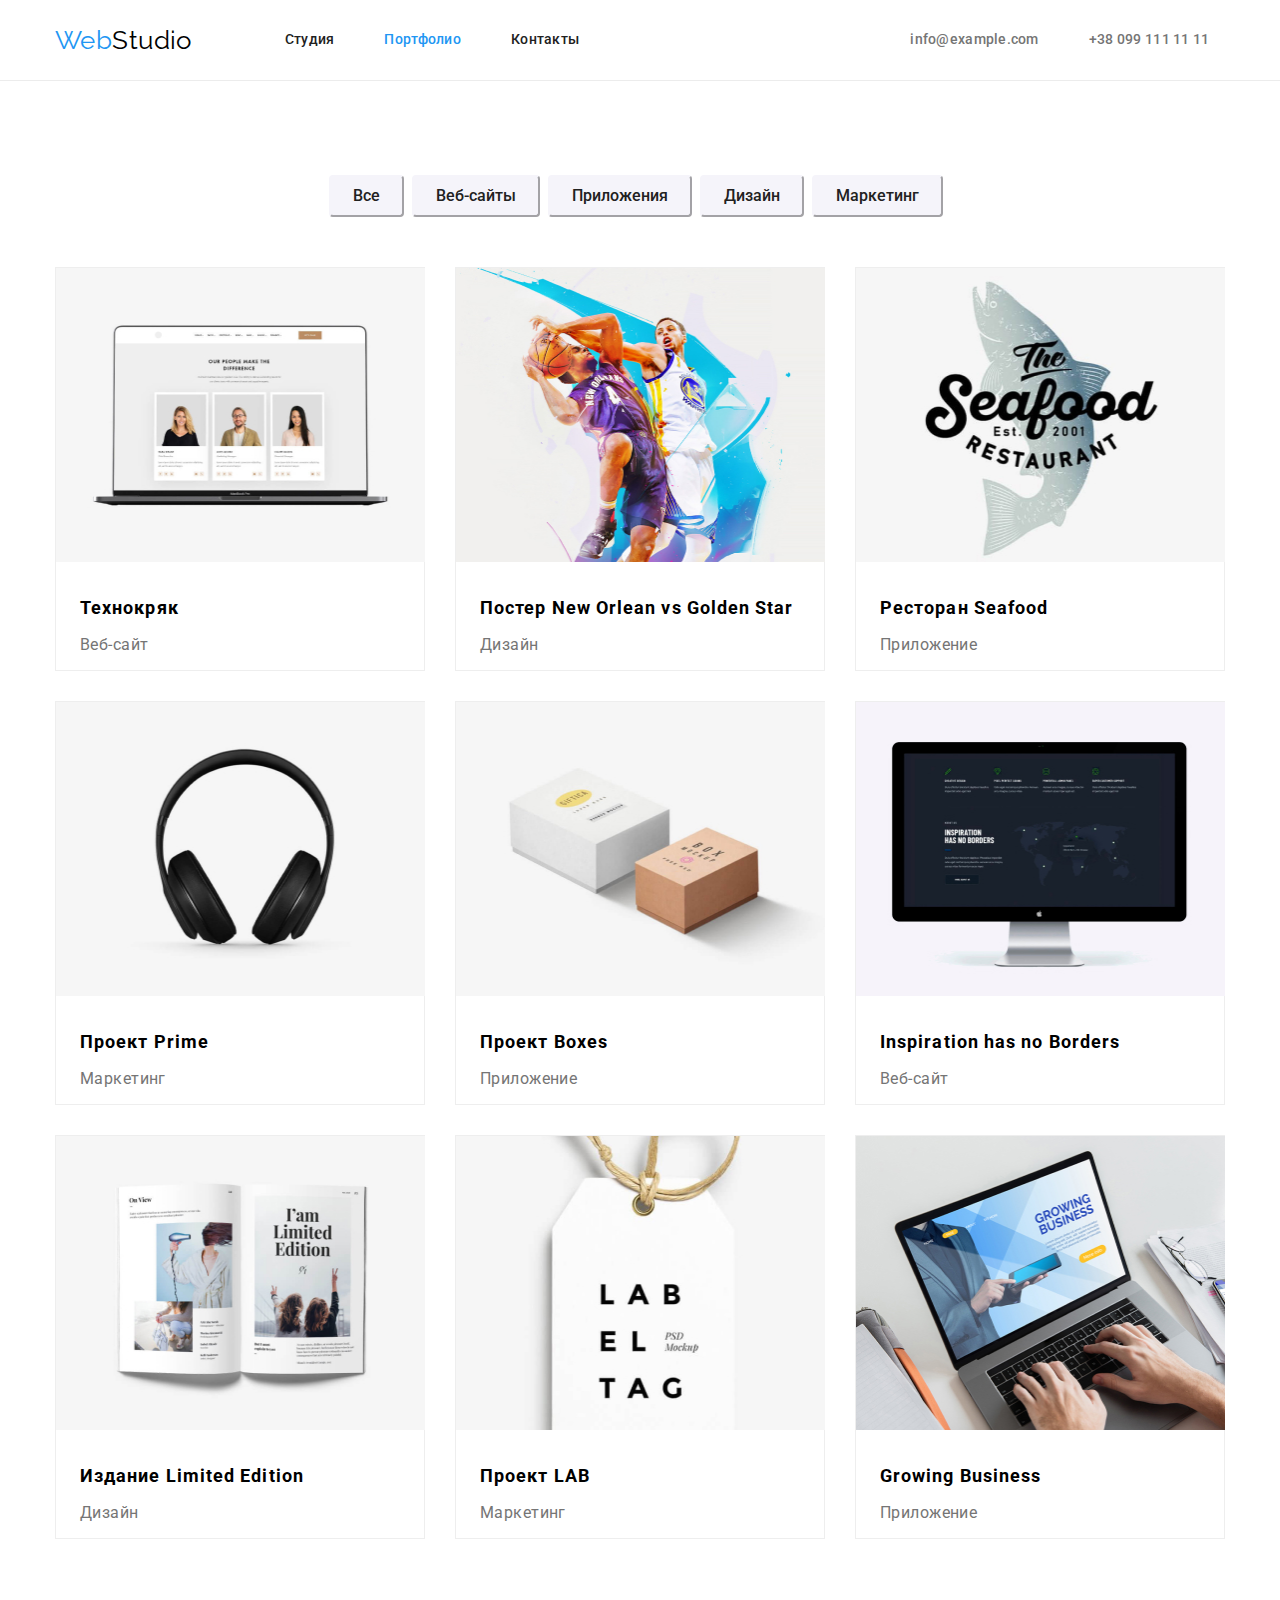
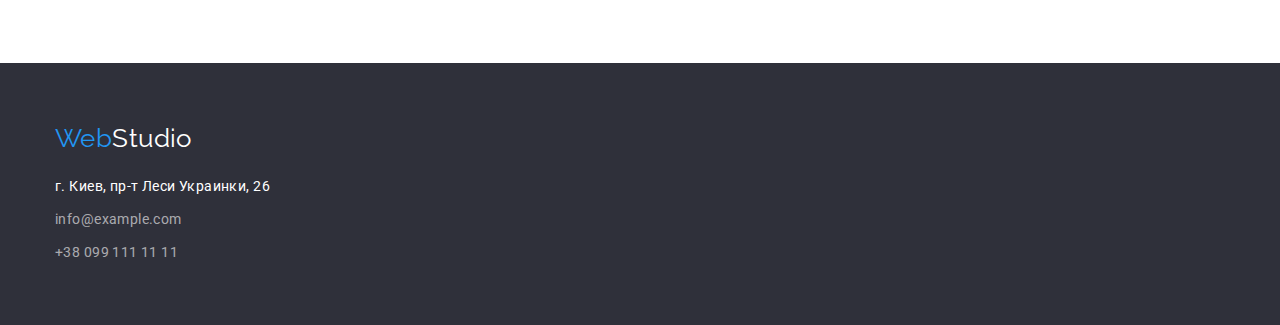
==== commit be45d83f: "Правки 15/15" ====
--- a/portfolio.html
+++ b/portfolio.html
@@ -40,9 +40,9 @@
     <div class="header-line">
      
     </div>
-    <main class="main-content ">
+    <main>
       
-       <section class="main-portfolio ">
+       <section class=" main-portfolio ">
           <div class="conteiner">
            <h1 hidden>Нашы работы</h1>
            <!-- будет скрыт -->
--- a/css/styles.css
+++ b/css/styles.css
@@ -49,7 +49,7 @@
 .conteiner {
   margin-left: auto;
   margin-right: auto;
-  padding-top: 94px;
+
   padding-left: 15px;
   padding-right: 15px;
   width: 1200px;
@@ -290,20 +290,27 @@
 } */
 
 .main-command,
-.main-content {
-  padding-bottom: 94px;
-}
+.main-content,
+.main-portfolio {
+  margin-top: 94px;
+  margin-bottom: 94px;
+}
+
+/* .advantages {
+  margin-bottom: 0px;
+} */
 
 .buttons {
   display: flex;
   justify-content: center;
   padding-top: 0;
+  margin-top: 94px;
 }
 
 .gallery,
 .main-command gallery,
 .main-content gallery {
-  padding-top: 50px;
+  margin-top: 50px;
 }
 
 .list-command:nth-child(4) {
@@ -384,8 +391,8 @@
 .list-command h3,
 .list-command p {
   margin-top: 10px;
-  margin-left: 24px;
-  margin-right: 24px;
+  /* margin-left: 24px;
+  margin-right: 24px; */
 }
 
 .list-command h3 {
